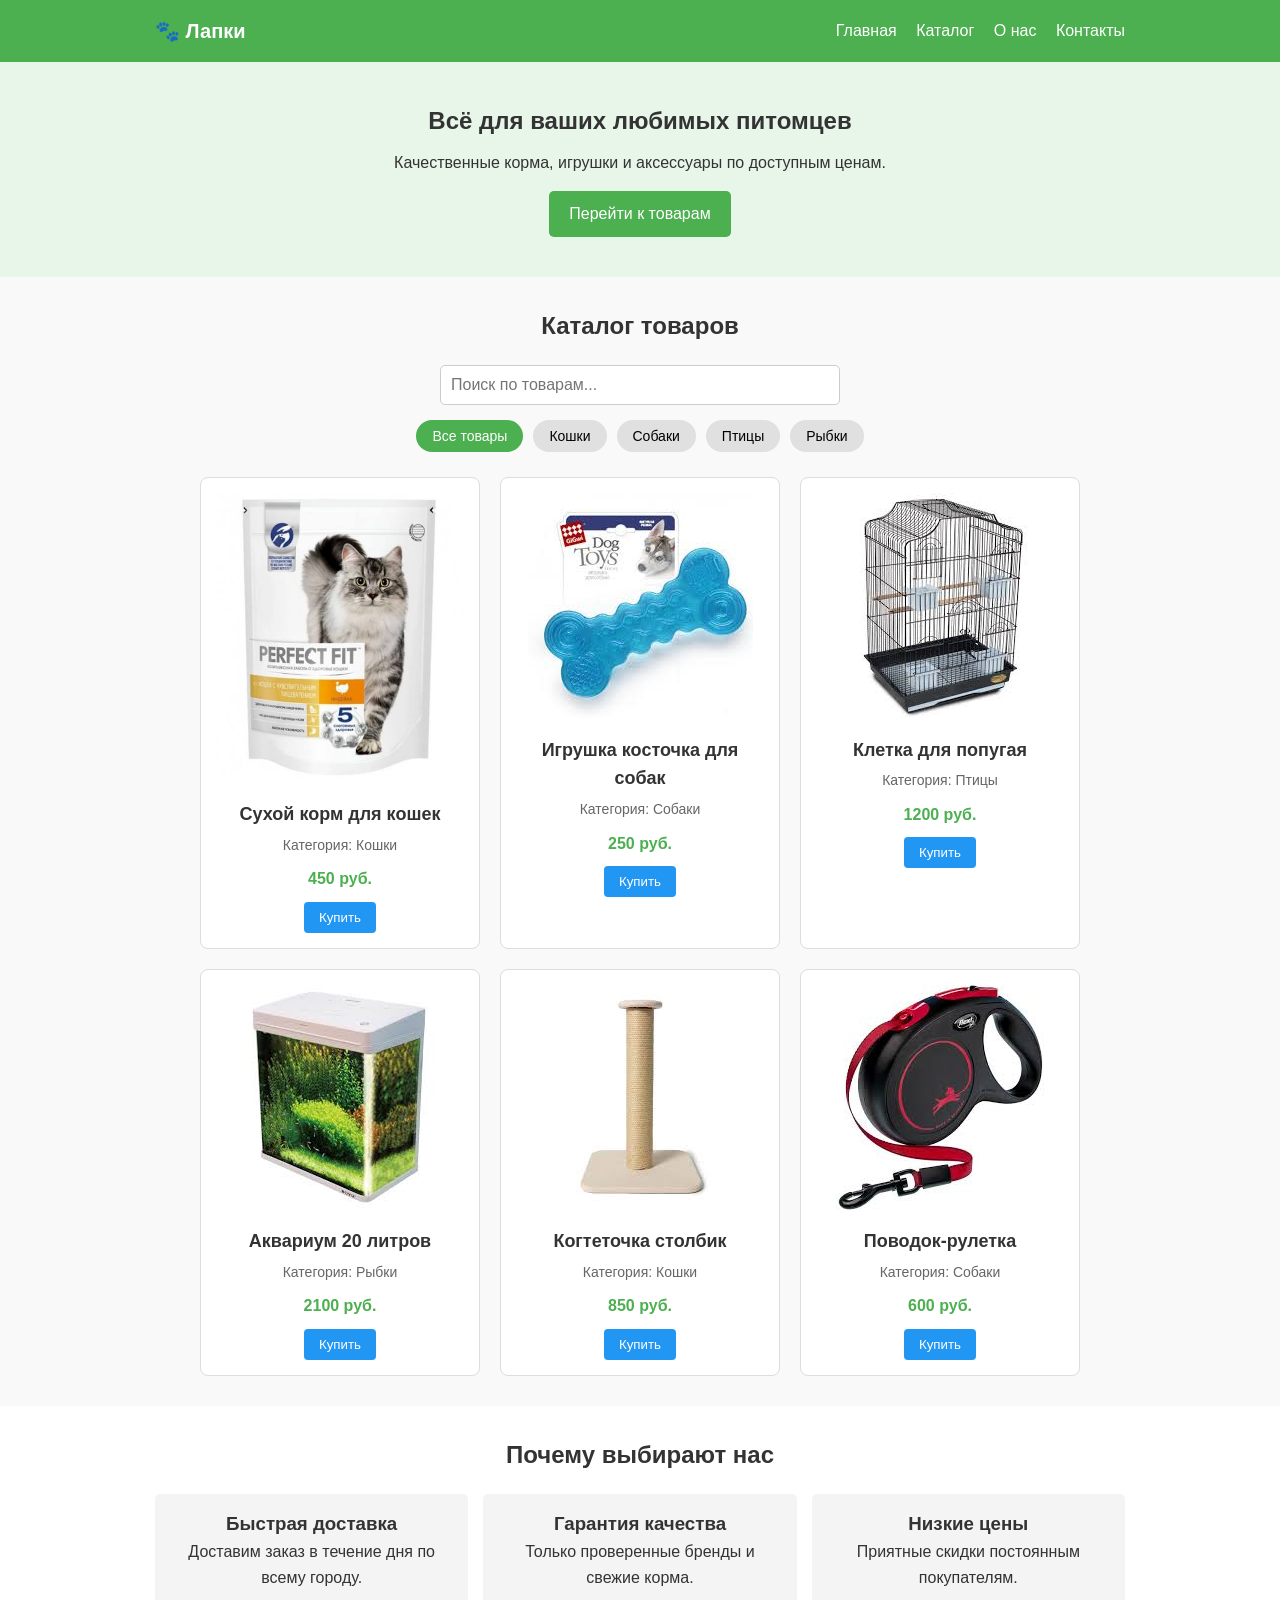
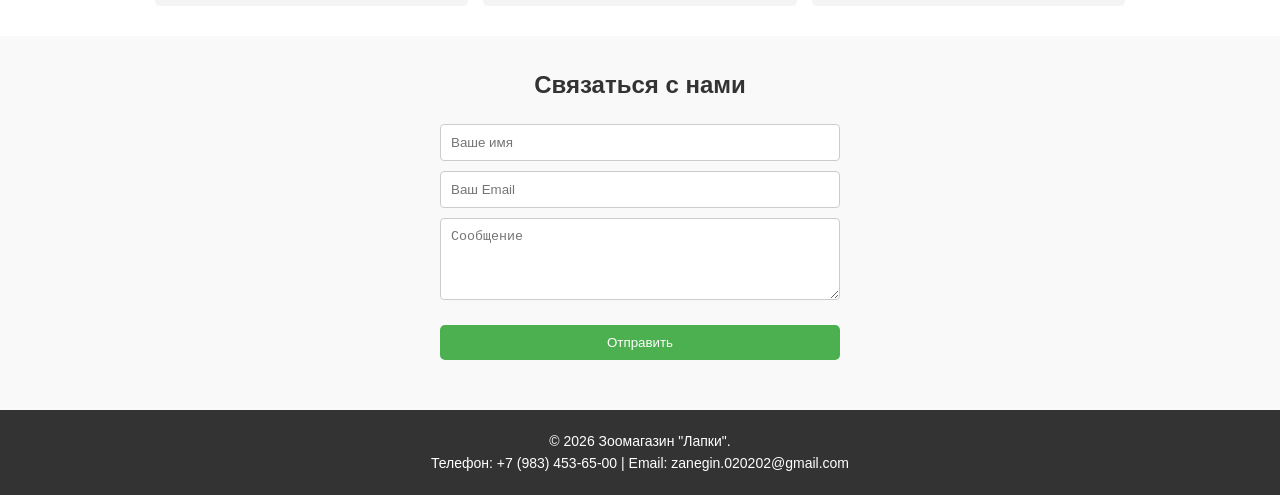
==== index.html @ 2ec14b9e "зоомагазин" ====
<!DOCTYPE html>
<html lang="ru">
<head>
    <meta charset="UTF-8">
    <meta name="viewport" content="width=device-width, initial-scale=1.0">
    <title>Зоомагазин "Лапки"</title>
    <link rel="stylesheet" href="css/style.css">
</head>
<body>

    <!-- Шапка -->
    <header class="header">
        <div class="container header-container">
            <div class="logo">🐾 Лапки</div>
            <nav class="nav">
                <a href="#hero">Главная</a>
                <a href="#catalog">Каталог</a>
                <a href="#about">О нас</a>
                <a href="#contacts">Контакты</a>
            </nav>
        </div>
    </header>

    <main>
        <!-- Главный экран -->
        <section id="hero" class="hero">
            <div class="container">
                <h1>Всё для ваших любимых питомцев</h1>
                <p>Качественные корма, игрушки и аксессуары по доступным ценам.</p>
                <a href="#catalog" class="btn">Перейти к товарам</a>
            </div>
        </section>

        <!-- Каталог товаров -->
        <section id="catalog" class="catalog-section">
            <div class="container">
                <h2>Каталог товаров</h2>
                
                <!-- Поле живого поиска -->
                <div class="search-box">
                    <input type="text" id="searchInput" placeholder="Поиск по товарам...">
                </div>

                <!-- Фильтр по категориям -->
                <div class="categories" id="categoriesBox">
                    <button class="category-btn active" data-category="all">Все товары</button>
                    <button class="category-btn" data-category="cats">Кошки</button>
                    <button class="category-btn" data-category="dogs">Собаки</button>
                    <button class="category-btn" data-category="birds">Птицы</button>
                    <button class="category-btn" data-category="fish">Рыбки</button>
                </div>

                <!-- Список карточек с дата-атрибутами категорий (data-category) -->
                <div class="products-grid" id="productsGrid">
                    
                    <div class="card" data-category="cats">
                        <img src="cards/catfood.jpg" alt="Корм">
                        <h3>Сухой корм для кошек</h3>
                        <p class="category">Категория: Кошки</p>
                        <p class="price">450 руб.</p>
                        <button class="card-btn">Купить</button>
                    </div>

                    <div class="card" data-category="dogs">
                        <img src="cards/bone.jpg" alt="Кость">
                        <h3>Игрушка косточка для собак</h3>
                        <p class="category">Категория: Собаки</p>
                        <p class="price">250 руб.</p>
                        <button class="card-btn">Купить</button>
                    </div>

                    <div class="card" data-category="birds">
                        <img src="cards/cage.jpg" alt="Клетка">
                        <h3>Клетка для попугая</h3>
                        <p class="category">Категория: Птицы</p>
                        <p class="price">1200 руб.</p>
                        <button class="card-btn">Купить</button>
                    </div>

                    <div class="card" data-category="fish">
                        <img src="cards/aqua.jpg" alt="Аквариум">
                        <h3>Аквариум 20 литров</h3>
                        <p class="category">Категория: Рыбки</p>
                        <p class="price">2100 руб.</p>
                        <button class="card-btn">Купить</button>
                    </div>

                    <div class="card" data-category="cats">
                        <img src="cards/scrach.jpg" alt="Когтеточка">
                        <h3>Когтеточка столбик</h3>
                        <p class="category">Категория: Кошки</p>
                        <p class="price">850 руб.</p>
                        <button class="card-btn">Купить</button>
                    </div>

                    <div class="card" data-category="dogs">
                        <img src="cards/leash.jpg" alt="Поводок">
                        <h3>Поводок-рулетка</h3>
                        <p class="category">Категория: Собаки</p>
                        <p class="price">600 руб.</p>
                        <button class="card-btn">Купить</button>
                    </div>

                </div>
                
                <!-- Сообщение, если ничего не найдено -->
                <p id="noResults" class="no-results" style="display: none;">Товары не найдены :(</p>
            </div>
        </section>

        <!-- Дополнительная секция "О нас" -->
        <section id="about" class="about-section">
            <div class="container">
                <h2>Почему выбирают нас</h2>
                <div class="features">
                    <div class="feature-item">
                        <h3>Быстрая доставка</h3>
                        <p>Доставим заказ в течение дня по всему городу.</p>
                    </div>
                    <div class="feature-item">
                        <h3>Гарантия качества</h3>
                        <p>Только проверенные бренды и свежие корма.</p>
                    </div>
                    <div class="feature-item">
                        <h3>Низкие цены</h3>
                        <p>Приятные скидки постоянным покупателям.</p>
                    </div>
                </div>
            </div>
        </section>

        <!-- Контакты -->
        <section id="contacts" class="contacts-section">
            <div class="container">
                <h2>Связаться с нами</h2>
                <form class="contact-form" onsubmit="event.preventDefault();">
                    <input type="text" placeholder="Ваше имя" required>
                    <input type="email" placeholder="Ваш Email" required>
                    <textarea placeholder="Сообщение" rows="4"></textarea>
                    <button type="submit" class="btn">Отправить</button>
                </form>
            </div>
        </section>
    </main>

    <!-- Подвал -->
    <footer class="footer">
        <div class="container">
            <p>© 2026 Зоомагазин "Лапки".</p>
            <p>Телефон: +7 (983) 453-65-00 | Email: zanegin.020202@gmail.com</p>
        </div>
    </footer>

    <script src="js/script.js"></script>
</body>
</html>
---- css/style.css ----
* {
    box-sizing: border-box;
    margin: 0;
    padding: 0;
}

body {
    font-family: Arial, sans-serif;
    line-height: 1.6;
    color: #333;
    background-color: #f9f9f9;
}

.container {
    max-width: 1000px;
    margin: 0 auto;
    padding: 0 15px;
}

/* Шапка */
.header {
    background-color: #4CAF50;
    color: white;
    padding: 15px 0;
}

.header-container {
    display: flex;
    justify-content: space-between;
    align-items: center;
}

.logo {
    font-size: 20px;
    font-weight: bold;
}

.nav a {
    color: white;
    text-decoration: none;
    margin-left: 15px;
    transition: opacity 0.3s;
}

.nav a:hover {
    opacity: 0.8;
}

/* Баннер */
.hero {
    background-color: #e8f5e9;
    padding: 40px 0;
    text-align: center;
}

.hero h1 {
    margin-bottom: 10px;
}

.btn {
    display: inline-block;
    background-color: #4CAF50;
    color: white;
    padding: 10px 20px;
    text-decoration: none;
    border: none;
    border-radius: 5px;
    cursor: pointer;
    margin-top: 15px;
    transition: background 0.3s;
}

.btn:hover {
    background-color: #45a049;
}

/* Секции */
section {
    padding: 30px 0;
}

h2 {
    text-align: center;
    margin-bottom: 20px;
}

/* Поиск */
.search-box {
    margin-bottom: 15px;
    text-align: center;
}

.search-box input {
    width: 100%;
    max-width: 400px;
    padding: 10px;
    font-size: 16px;
    border: 1px solid #ccc;
    border-radius: 5px;
}

/* Кнопки категорий */
.categories {
    display: flex;
    justify-content: center;
    gap: 10px;
    flex-wrap: wrap;
    margin-bottom: 25px;
}

.category-btn {
    background-color: #e0e0e0;
    border: none;
    padding: 8px 16px;
    border-radius: 20px;
    cursor: pointer;
    font-size: 14px;
    transition: background-color 0.2s, color 0.2s;
}

.category-btn:hover {
    background-color: #ccc;
}

.category-btn.active {
    background-color: #4CAF50;
    color: white;
}

/* Сетка товаров */
.products-grid {
    display: flex;
    flex-wrap: wrap;
    gap: 20px;
    justify-content: center;
}

.card {
    background: white;
    border: 1px solid #ddd;
    border-radius: 8px;
    padding: 15px;
    width: 280px;
    text-align: center;
    transition: transform 0.2s, box-shadow 0.2s;
}

.card:hover {
    transform: translateY(-5px);
    box-shadow: 0 4px 8px rgba(0,0,0,0.1);
}

.card img {
    max-width: 100%;
    border-radius: 5px;
    margin-bottom: 10px;
}

.card h3 {
    font-size: 18px;
    margin-bottom: 5px;
}

.card .category {
    font-size: 14px;
    color: #666;
}

.card .price {
    font-size: 16px;
    font-weight: bold;
    color: #4CAF50;
    margin: 10px 0;
}

.card-btn {
    background-color: #2196F3;
    color: white;
    border: none;
    padding: 8px 15px;
    border-radius: 4px;
    cursor: pointer;
    transition: background 0.2s;
}

.card-btn:hover {
    background-color: #0b7dda;
}

.no-results {
    text-align: center;
    color: #888;
    margin-top: 20px;
}

/* О нас */
.about-section {
    background-color: #fff;
}

.features {
    display: flex;
    justify-content: space-around;
    flex-wrap: wrap;
    gap: 15px;
}

.feature-item {
    flex: 1;
    min-width: 200px;
    text-align: center;
    padding: 15px;
    background: #f4f4f4;
    border-radius: 5px;
}

/* Форма */
.contact-form {
    max-width: 400px;
    margin: 0 auto;
    display: flex;
    flex-direction: column;
    gap: 10px;
}

.contact-form input,
.contact-form textarea {
    padding: 10px;
    border: 1px solid #ccc;
    border-radius: 4px;
}

/* Подвал */
.footer {
    background-color: #333;
    color: white;
    text-align: center;
    padding: 20px 0;
    margin-top: 20px;
    font-size: 14px;
}
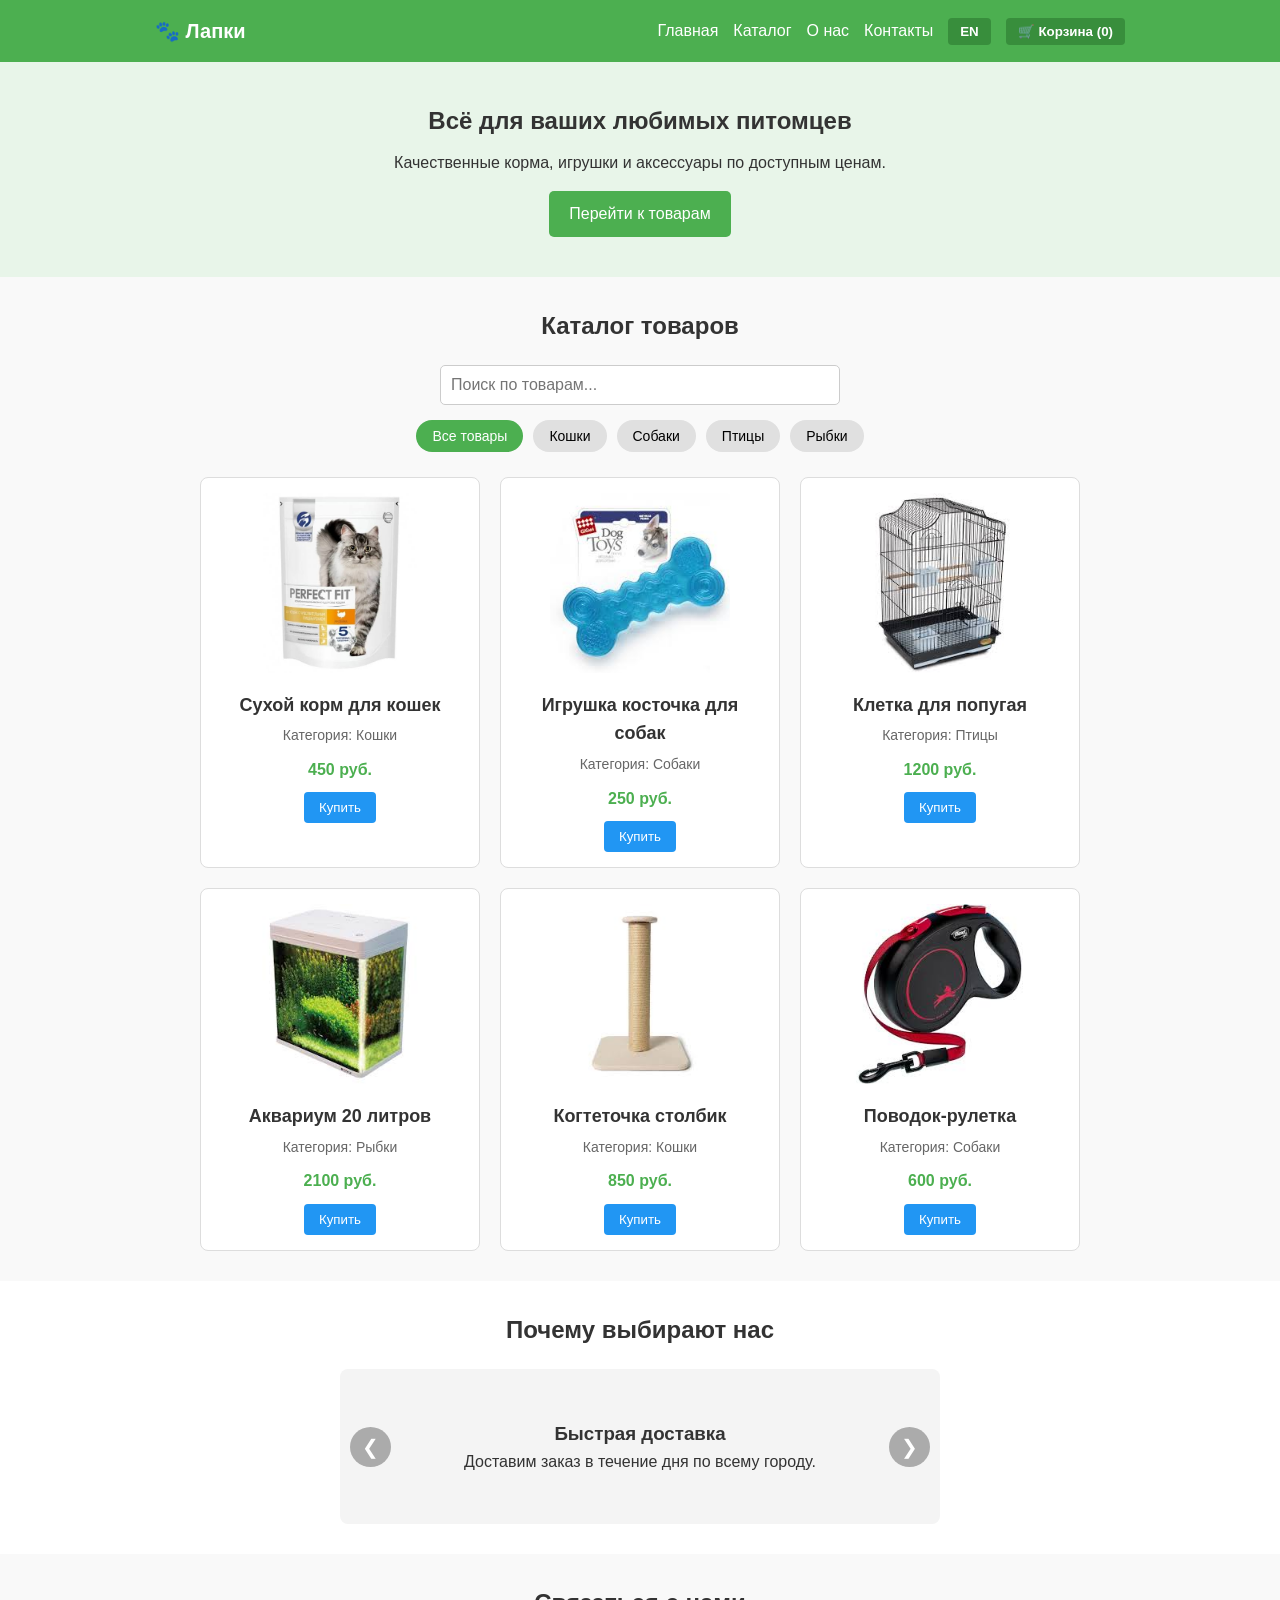
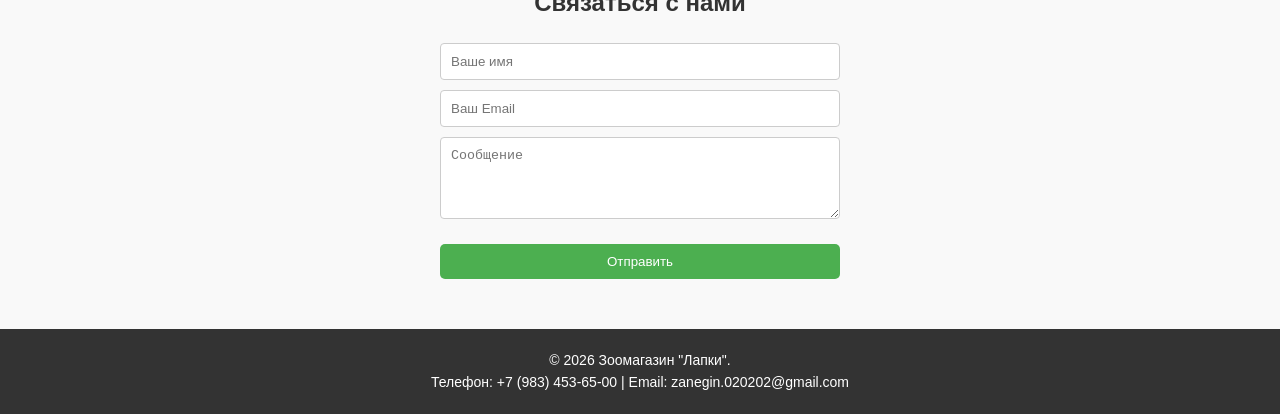
==== commit d8f58873: "///" ====
--- a/index.html
+++ b/index.html
@@ -8,142 +8,141 @@
 </head>
 <body>
 
-    <!-- Шапка -->
     <header class="header">
         <div class="container header-container">
-            <div class="logo">🐾 Лапки</div>
+            <a href="#hero" class="logo">🐾 Лапки</a>
             <nav class="nav">
-                <a href="#hero">Главная</a>
-                <a href="#catalog">Каталог</a>
-                <a href="#about">О нас</a>
-                <a href="#contacts">Контакты</a>
+                <a href="#hero" data-i18n="navHome">Главная</a>
+                <a href="#catalog" data-i18n="navCatalog">Каталог</a>
+                <a href="#about" data-i18n="navAbout">О нас</a>
+                <a href="#contacts" data-i18n="navContacts">Контакты</a>
+                <button id="langToggleBtn" class="lang-btn">EN</button>
+                <button id="cartBtn" class="cart-btn">
+                    🛒 <span data-i18n="cartTitle">Корзина</span> (<span id="cartCount">0</span>)
+                </button>
             </nav>
         </div>
     </header>
 
     <main>
-        <!-- Главный экран -->
         <section id="hero" class="hero">
             <div class="container">
-                <h1>Всё для ваших любимых питомцев</h1>
-                <p>Качественные корма, игрушки и аксессуары по доступным ценам.</p>
-                <a href="#catalog" class="btn">Перейти к товарам</a>
+                <h1 data-i18n="heroTitle">Всё для ваших любимых питомцев</h1>
+                <p data-i18n="heroDesc">Качественные корма, игрушки и аксессуары по доступным ценам.</p>
+                <a href="#catalog" class="btn" data-i18n="heroBtn">Перейти к товарам</a>
             </div>
         </section>
 
-        <!-- Каталог товаров -->
         <section id="catalog" class="catalog-section">
             <div class="container">
-                <h2>Каталог товаров</h2>
+                <h2 data-i18n="catalogTitle">Каталог товаров</h2>
                 
-                <!-- Поле живого поиска -->
                 <div class="search-box">
-                    <input type="text" id="searchInput" placeholder="Поиск по товарам...">
+                    <input type="text" id="searchInput" placeholder="Поиск по товарам..." data-i18n-placeholder="searchPlaceholder">
                 </div>
 
-                <!-- Фильтр по категориям -->
                 <div class="categories" id="categoriesBox">
-                    <button class="category-btn active" data-category="all">Все товары</button>
-                    <button class="category-btn" data-category="cats">Кошки</button>
-                    <button class="category-btn" data-category="dogs">Собаки</button>
-                    <button class="category-btn" data-category="birds">Птицы</button>
-                    <button class="category-btn" data-category="fish">Рыбки</button>
+                    <button class="category-btn active" data-category="all" data-i18n="catAll">Все товары</button>
+                    <button class="category-btn" data-category="cats" data-i18n="catCats">Кошки</button>
+                    <button class="category-btn" data-category="dogs" data-i18n="catDogs">Собаки</button>
+                    <button class="category-btn" data-category="birds" data-i18n="catBirds">Птицы</button>
+                    <button class="category-btn" data-category="fish" data-i18n="catFish">Рыбки</button>
                 </div>
 
-                <!-- Список карточек с дата-атрибутами категорий (data-category) -->
                 <div class="products-grid" id="productsGrid">
                     
-                    <div class="card" data-category="cats">
+                    <div class="card animate-on-scroll" data-id="1" data-category="cats" data-price="450">
                         <img src="cards/catfood.jpg" alt="Корм">
-                        <h3>Сухой корм для кошек</h3>
-                        <p class="category">Категория: Кошки</p>
+                        <h3 class="card-title" data-i18n="prod1Title">Сухой корм для кошек</h3>
+                        <p class="category"><span data-i18n="catLabel">Категория</span>: <span class="cat-name" data-i18n="catCats">Кошки</span></p>
                         <p class="price">450 руб.</p>
-                        <button class="card-btn">Купить</button>
+                        <button class="card-btn buy-btn" data-i18n="buyBtn">Купить</button>
                     </div>
 
-                    <div class="card" data-category="dogs">
+                    <div class="card animate-on-scroll" data-id="2" data-category="dogs" data-price="250">
                         <img src="cards/bone.jpg" alt="Кость">
-                        <h3>Игрушка косточка для собак</h3>
-                        <p class="category">Категория: Собаки</p>
+                        <h3 class="card-title" data-i18n="prod2Title">Игрушка косточка для собак</h3>
+                        <p class="category"><span data-i18n="catLabel">Категория</span>: <span class="cat-name" data-i18n="catDogs">Собаки</span></p>
                         <p class="price">250 руб.</p>
-                        <button class="card-btn">Купить</button>
+                        <button class="card-btn buy-btn" data-i18n="buyBtn">Купить</button>
                     </div>
 
-                    <div class="card" data-category="birds">
+                    <div class="card animate-on-scroll" data-id="3" data-category="birds" data-price="1200">
                         <img src="cards/cage.jpg" alt="Клетка">
-                        <h3>Клетка для попугая</h3>
-                        <p class="category">Категория: Птицы</p>
+                        <h3 class="card-title" data-i18n="prod3Title">Клетка для попугая</h3>
+                        <p class="category"><span data-i18n="catLabel">Категория</span>: <span class="cat-name" data-i18n="catBirds">Птицы</span></p>
                         <p class="price">1200 руб.</p>
-                        <button class="card-btn">Купить</button>
+                        <button class="card-btn buy-btn" data-i18n="buyBtn">Купить</button>
                     </div>
 
-                    <div class="card" data-category="fish">
+                    <div class="card animate-on-scroll" data-id="4" data-category="fish" data-price="2100">
                         <img src="cards/aqua.jpg" alt="Аквариум">
-                        <h3>Аквариум 20 литров</h3>
-                        <p class="category">Категория: Рыбки</p>
+                        <h3 class="card-title" data-i18n="prod4Title">Аквариум 20 литров</h3>
+                        <p class="category"><span data-i18n="catLabel">Категория</span>: <span class="cat-name" data-i18n="catFish">Рыбки</span></p>
                         <p class="price">2100 руб.</p>
-                        <button class="card-btn">Купить</button>
+                        <button class="card-btn buy-btn" data-i18n="buyBtn">Купить</button>
                     </div>
 
-                    <div class="card" data-category="cats">
+                    <div class="card animate-on-scroll" data-id="5" data-category="cats" data-price="850">
                         <img src="cards/scrach.jpg" alt="Когтеточка">
-                        <h3>Когтеточка столбик</h3>
-                        <p class="category">Категория: Кошки</p>
+                        <h3 class="card-title" data-i18n="prod5Title">Когтеточка столбик</h3>
+                        <p class="category"><span data-i18n="catLabel">Категория</span>: <span class="cat-name" data-i18n="catCats">Кошки</span></p>
                         <p class="price">850 руб.</p>
-                        <button class="card-btn">Купить</button>
+                        <button class="card-btn buy-btn" data-i18n="buyBtn">Купить</button>
                     </div>
 
-                    <div class="card" data-category="dogs">
+                    <div class="card animate-on-scroll" data-id="6" data-category="dogs" data-price="600">
                         <img src="cards/leash.jpg" alt="Поводок">
-                        <h3>Поводок-рулетка</h3>
-                        <p class="category">Категория: Собаки</p>
+                        <h3 class="card-title" data-i18n="prod6Title">Поводок-рулетка</h3>
+                        <p class="category"><span data-i18n="catLabel">Категория</span>: <span class="cat-name" data-i18n="catDogs">Собаки</span></p>
                         <p class="price">600 руб.</p>
-                        <button class="card-btn">Купить</button>
+                        <button class="card-btn buy-btn" data-i18n="buyBtn">Купить</button>
                     </div>
 
                 </div>
                 
-                <!-- Сообщение, если ничего не найдено -->
-                <p id="noResults" class="no-results" style="display: none;">Товары не найдены :(</p>
+                <p id="noResults" class="no-results" style="display: none;" data-i18n="noResults">Товары не найдены :(</p>
             </div>
         </section>
 
-        <!-- Дополнительная секция "О нас" -->
         <section id="about" class="about-section">
             <div class="container">
-                <h2>Почему выбирают нас</h2>
-                <div class="features">
-                    <div class="feature-item">
-                        <h3>Быстрая доставка</h3>
-                        <p>Доставим заказ в течение дня по всему городу.</p>
+                <h2 data-i18n="aboutTitle">Почему выбирают нас</h2>
+                <div class="slider-container">
+                    <button class="slider-btn prev-btn" id="prevSlide">❮</button>
+                    <div class="slider-track" id="sliderTrack">
+                        <div class="slide active">
+                            <h3 data-i18n="feat1Title">Быстрая доставка</h3>
+                            <p data-i18n="feat1Desc">Доставим заказ в течение дня по всему городу.</p>
+                        </div>
+                        <div class="slide">
+                            <h3 data-i18n="feat2Title">Гарантия качества</h3>
+                            <p data-i18n="feat2Desc">Только проверенные бренды и свежие корма.</p>
+                        </div>
+                        <div class="slide">
+                            <h3 data-i18n="feat3Title">Низкие цены</h3>
+                            <p data-i18n="feat3Desc">Приятные скидки постоянным покупателям.</p>
+                        </div>
                     </div>
-                    <div class="feature-item">
-                        <h3>Гарантия качества</h3>
-                        <p>Только проверенные бренды и свежие корма.</p>
-                    </div>
-                    <div class="feature-item">
-                        <h3>Низкие цены</h3>
-                        <p>Приятные скидки постоянным покупателям.</p>
-                    </div>
+                    <button class="slider-btn next-btn" id="nextSlide">❯</button>
                 </div>
             </div>
         </section>
 
-        <!-- Контакты -->
         <section id="contacts" class="contacts-section">
             <div class="container">
-                <h2>Связаться с нами</h2>
-                <form class="contact-form" onsubmit="event.preventDefault();">
-                    <input type="text" placeholder="Ваше имя" required>
-                    <input type="email" placeholder="Ваш Email" required>
-                    <textarea placeholder="Сообщение" rows="4"></textarea>
-                    <button type="submit" class="btn">Отправить</button>
+                <h2 data-i18n="contactsTitle">Связаться с нами</h2>
+                <form class="contact-form" name="contact" method="POST" data-netlify="true">
+                    <input type="hidden" name="form-name" value="contact">
+                    <input type="text" name="name" placeholder="Ваше имя" data-i18n-placeholder="namePlaceholder" required>
+                    <input type="email" name="email" placeholder="Ваш Email" data-i18n-placeholder="emailPlaceholder" required>
+                    <textarea name="message" placeholder="Сообщение" data-i18n-placeholder="msgPlaceholder" rows="4" required></textarea>
+                    <button type="submit" class="btn" data-i18n="sendBtn">Отправить</button>
                 </form>
             </div>
         </section>
     </main>
 
-    <!-- Подвал -->
     <footer class="footer">
         <div class="container">
             <p>© 2026 Зоомагазин "Лапки".</p>
@@ -151,6 +150,36 @@
         </div>
     </footer>
 
+    <!-- Модальные окна -->
+    <div id="productModal" class="modal">
+        <div class="modal-content">
+            <span class="modal-close" id="closeProductModal">&times;</span>
+            <img id="modalImg" src="" alt="" class="modal-img">
+            <h3 id="modalTitle"></h3>
+            <p id="modalCategory" class="category"></p>
+            <p id="modalPrice" class="price"></p>
+            <p id="modalDescription" class="modal-desc"></p>
+            <div class="modal-actions">
+                <button id="screenReaderBtn" class="btn speak-btn">🔊 <span data-i18n="speakBtn">Озвучить</span></button>
+                <button id="modalBuyBtn" class="btn card-btn" data-i18n="buyBtn">Купить</button>
+            </div>
+        </div>
+    </div>
+
+    <div id="cartModal" class="modal">
+        <div class="modal-content">
+            <span class="modal-close" id="closeCartModal">&times;</span>
+            <h3 data-i18n="cartHeader">Ваша корзина</h3>
+            <div id="cartItemsList" class="cart-items-list"></div>
+            <div class="cart-summary">
+                <p><strong data-i18n="cartTotal">Итого:</strong> <span id="cartTotalPrice">0</span> руб.</p>
+                <button id="clearCartBtn" class="btn clear-btn" data-i18n="clearCart">Очистить корзину</button>
+            </div>
+        </div>
+    </div>
+
+    <button id="scrollTopBtn" class="scroll-top-btn" title="Наверх">↑</button>
+
     <script src="js/script.js"></script>
 </body>
 </html>
--- a/css/style.css
+++ b/css/style.css
@@ -2,6 +2,10 @@
     box-sizing: border-box;
     margin: 0;
     padding: 0;
+}
+
+html {
+    scroll-behavior: smooth; /* Плавная прокрутка по якорям */
 }
 
 body {
@@ -22,6 +26,9 @@
     background-color: #4CAF50;
     color: white;
     padding: 15px 0;
+    position: sticky;
+    top: 0;
+    z-index: 100;
 }
 
 .header-container {
@@ -30,20 +37,47 @@
     align-items: center;
 }
 
+/* Кнопка "Лапки" оформлена без выделения, выглядит как обычный бренд/заголовок */
 .logo {
     font-size: 20px;
     font-weight: bold;
+    color: white;
+    text-decoration: none;
+    cursor: pointer;
+    border: none;
+    background: none;
+    outline: none;
+}
+
+.nav {
+    display: flex;
+    align-items: center;
+    gap: 15px;
 }
 
 .nav a {
     color: white;
     text-decoration: none;
-    margin-left: 15px;
     transition: opacity 0.3s;
 }
 
 .nav a:hover {
     opacity: 0.8;
+}
+
+.lang-btn, .cart-btn {
+    background-color: #388E3C;
+    color: white;
+    border: none;
+    padding: 6px 12px;
+    border-radius: 4px;
+    cursor: pointer;
+    font-weight: bold;
+    transition: background 0.3s;
+}
+
+.lang-btn:hover, .cart-btn:hover {
+    background-color: #2E7D32;
 }
 
 /* Баннер */
@@ -142,7 +176,15 @@
     padding: 15px;
     width: 280px;
     text-align: center;
-    transition: transform 0.2s, box-shadow 0.2s;
+    cursor: pointer;
+    transition: transform 0.3s, box-shadow 0.3s, opacity 0.5s;
+    opacity: 0;
+    transform: translateY(30px);
+}
+
+.card.visible {
+    opacity: 1;
+    transform: translateY(0);
 }
 
 .card:hover {
@@ -152,6 +194,8 @@
 
 .card img {
     max-width: 100%;
+    height: 180px;
+    object-fit: cover;
     border-radius: 5px;
     margin-bottom: 10px;
 }
@@ -193,26 +237,47 @@
     margin-top: 20px;
 }
 
-/* О нас */
+/* Слайдер «О нас» */
 .about-section {
     background-color: #fff;
 }
 
-.features {
-    display: flex;
-    justify-content: space-around;
-    flex-wrap: wrap;
-    gap: 15px;
-}
-
-.feature-item {
-    flex: 1;
-    min-width: 200px;
-    text-align: center;
-    padding: 15px;
+.slider-container {
+    position: relative;
+    max-width: 600px;
+    margin: 0 auto;
+    overflow: hidden;
+    border-radius: 8px;
     background: #f4f4f4;
-    border-radius: 5px;
-}
+    padding: 30px;
+}
+
+.slider-track {
+    display: flex;
+    transition: transform 0.4s ease-in-out;
+}
+
+.slide {
+    min-width: 100%;
+    text-align: center;
+    padding: 20px;
+}
+
+.slider-btn {
+    position: absolute;
+    top: 50%;
+    transform: translateY(-50%);
+    background: rgba(0,0,0,0.3);
+    color: white;
+    border: none;
+    font-size: 20px;
+    padding: 8px 12px;
+    border-radius: 50%;
+    cursor: pointer;
+}
+
+.prev-btn { left: 10px; }
+.next-btn { right: 10px; }
 
 /* Форма */
 .contact-form {
@@ -230,6 +295,121 @@
     border-radius: 4px;
 }
 
+/* Модальные окна */
+.modal {
+    display: none;
+    position: fixed;
+    z-index: 200;
+    left: 0;
+    top: 0;
+    width: 100%;
+    height: 100%;
+    background-color: rgba(0,0,0,0.5);
+    justify-content: center;
+    align-items: center;
+}
+
+.modal.open {
+    display: flex;
+}
+
+.modal-content {
+    background-color: #fff;
+    padding: 20px;
+    border-radius: 8px;
+    max-width: 450px;
+    width: 90%;
+    position: relative;
+    max-height: 90vh;
+    overflow-y: auto;
+}
+
+.modal-close {
+    position: absolute;
+    right: 15px;
+    top: 10px;
+    font-size: 24px;
+    cursor: pointer;
+    color: #888;
+}
+
+.modal-img {
+    width: 100%;
+    max-height: 200px;
+    object-fit: cover;
+    border-radius: 5px;
+    margin-bottom: 10px;
+}
+
+.modal-desc {
+    margin: 15px 0;
+    color: #555;
+}
+
+.modal-actions {
+    display: flex;
+    gap: 10px;
+    justify-content: space-between;
+}
+
+.speak-btn {
+    background-color: #ff9800;
+    margin-top: 0;
+}
+
+.speak-btn:hover {
+    background-color: #e68a00;
+}
+
+/* Корзина */
+.cart-items-list {
+    margin: 15px 0;
+    max-height: 250px;
+    overflow-y: auto;
+}
+
+.cart-item {
+    display: flex;
+    justify-content: space-between;
+    align-items: center;
+    padding: 8px 0;
+    border-bottom: 1px solid #eee;
+}
+
+.cart-summary {
+    display: flex;
+    justify-content: space-between;
+    align-items: center;
+    margin-top: 15px;
+}
+
+.clear-btn {
+    background-color: #f44336;
+    margin-top: 0;
+}
+
+.clear-btn:hover {
+    background-color: #d32f2f;
+}
+
+/* Кнопка "Наверх" */
+.scroll-top-btn {
+    position: fixed;
+    bottom: 20px;
+    right: 20px;
+    background-color: #4CAF50;
+    color: white;
+    border: none;
+    width: 45px;
+    height: 45px;
+    border-radius: 50%;
+    font-size: 20px;
+    cursor: pointer;
+    display: none;
+    box-shadow: 0 2px 5px rgba(0,0,0,0.2);
+    z-index: 99;
+}
+
 /* Подвал */
 .footer {
     background-color: #333;
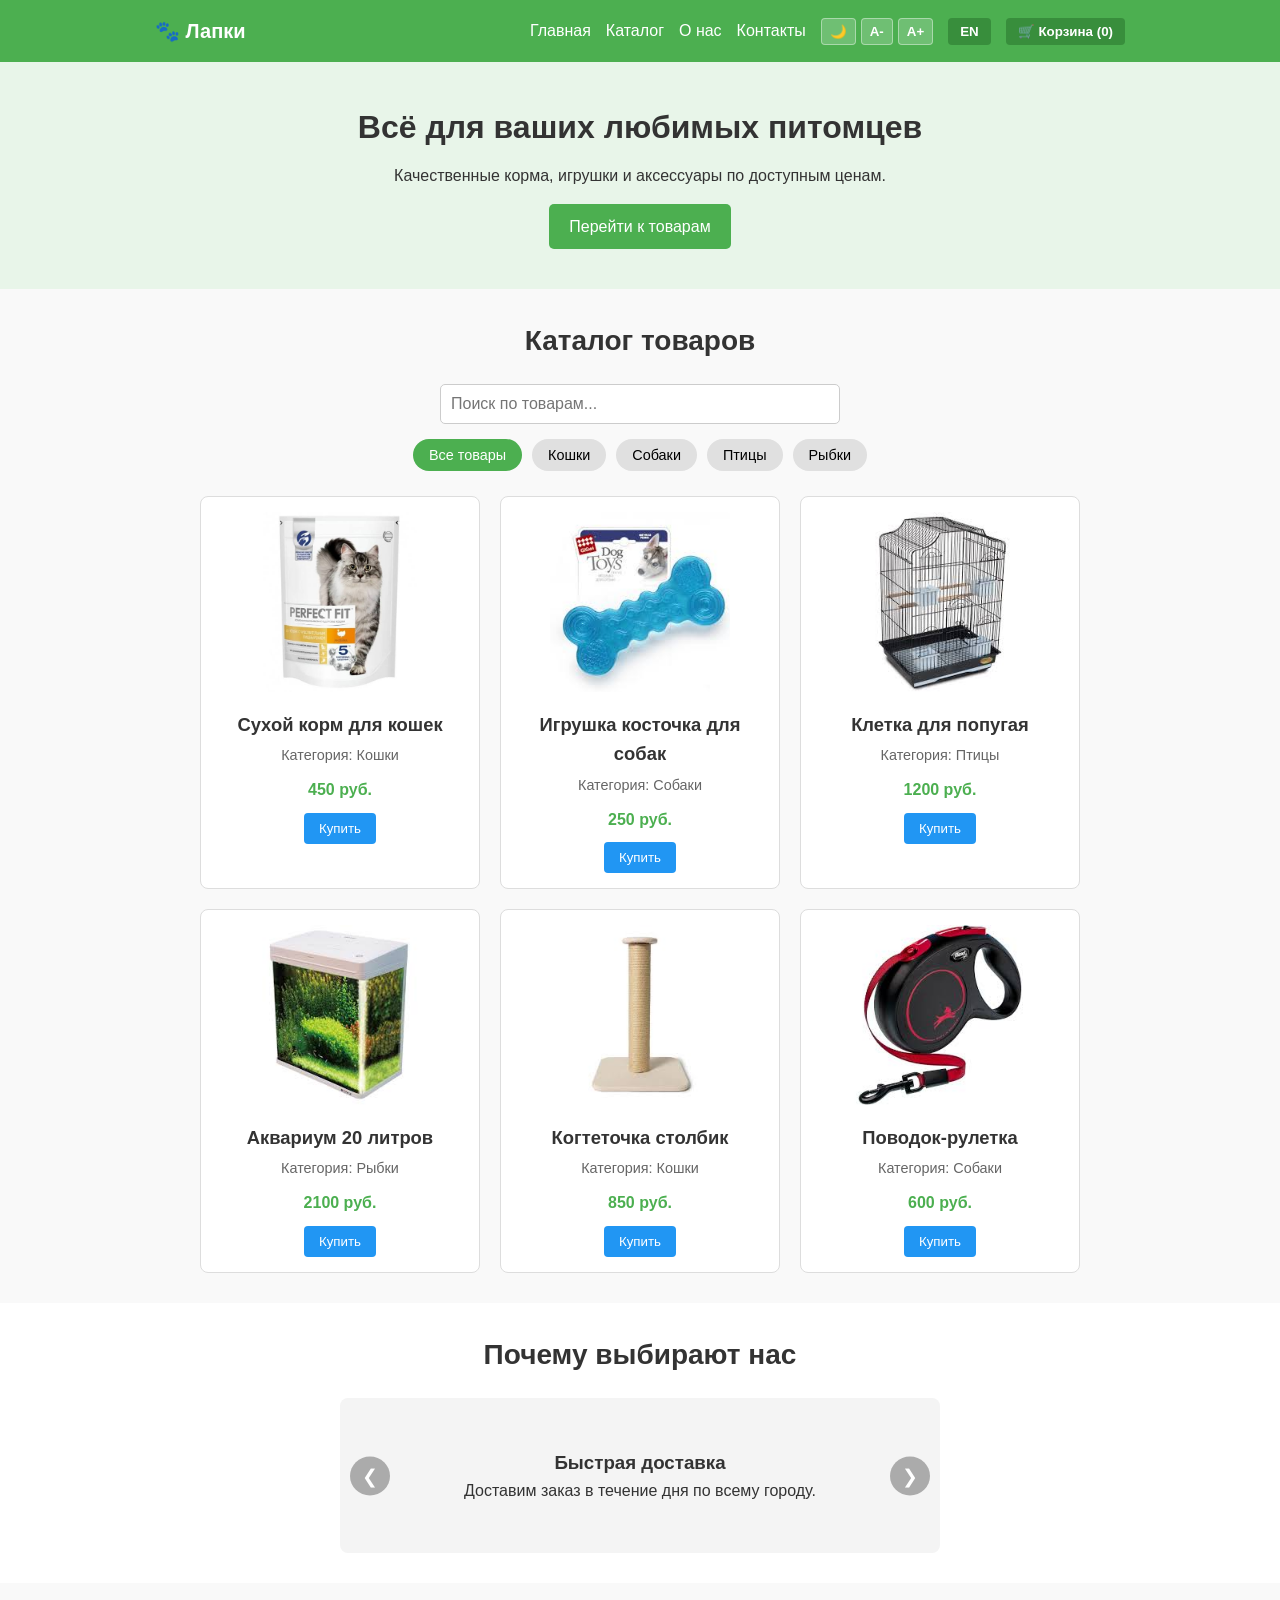
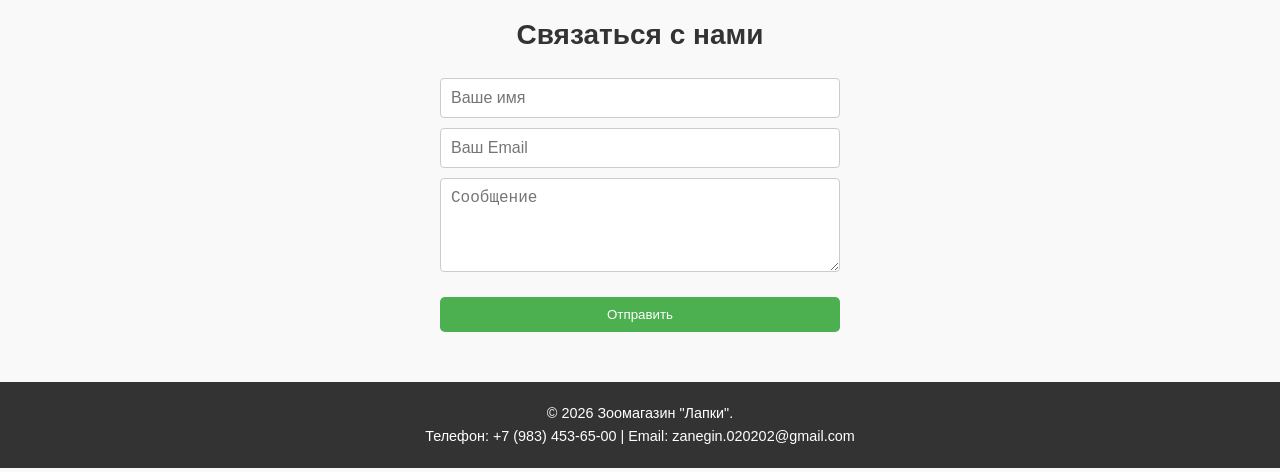
==== commit fc08741d: "lll" ====
--- a/index.html
+++ b/index.html
@@ -8,16 +8,25 @@
 </head>
 <body>
 
+    <!-- Шапка -->
     <header class="header">
         <div class="container header-container">
-            <a href="#hero" class="logo">🐾 Лапки</a>
-            <nav class="nav">
+            <a href="#hero" class="logo" aria-label="Главная страница">🐾 Лапки</a>
+            <nav class="nav" aria-label="Основная навигация">
                 <a href="#hero" data-i18n="navHome">Главная</a>
                 <a href="#catalog" data-i18n="navCatalog">Каталог</a>
                 <a href="#about" data-i18n="navAbout">О нас</a>
                 <a href="#contacts" data-i18n="navContacts">Контакты</a>
-                <button id="langToggleBtn" class="lang-btn">EN</button>
-                <button id="cartBtn" class="cart-btn">
+                
+                <!-- Панель доступности (Слабовидящие) -->
+                <div class="accessibility-panel">
+                    <button id="themeToggleBtn" class="access-btn" title="Сменить тему" aria-label="Сменить тему">🌙</button>
+                    <button id="fontDecBtn" class="access-btn" title="Уменьшить шрифт" aria-label="Уменьшить шрифт">A-</button>
+                    <button id="fontIncBtn" class="access-btn" title="Увеличить шрифт" aria-label="Увеличить шрифт">A+</button>
+                </div>
+
+                <button id="langToggleBtn" class="lang-btn" aria-label="Сменить язык">EN</button>
+                <button id="cartBtn" class="cart-btn" aria-label="Открыть корзину">
                     🛒 <span data-i18n="cartTitle">Корзина</span> (<span id="cartCount">0</span>)
                 </button>
             </nav>
@@ -25,6 +34,7 @@
     </header>
 
     <main>
+        <!-- Главный экран -->
         <section id="hero" class="hero">
             <div class="container">
                 <h1 data-i18n="heroTitle">Всё для ваших любимых питомцев</h1>
@@ -33,15 +43,19 @@
             </div>
         </section>
 
+        <!-- Каталог товаров -->
         <section id="catalog" class="catalog-section">
             <div class="container">
                 <h2 data-i18n="catalogTitle">Каталог товаров</h2>
                 
+                <!-- Поле живого поиска -->
                 <div class="search-box">
+                    <label for="searchInput" class="visually-hidden" data-i18n="searchLabel">Поиск по товарам</label>
                     <input type="text" id="searchInput" placeholder="Поиск по товарам..." data-i18n-placeholder="searchPlaceholder">
                 </div>
 
-                <div class="categories" id="categoriesBox">
+                <!-- Фильтр по категориям -->
+                <div class="categories" id="categoriesBox" role="group" aria-label="Фильтр по категориям">
                     <button class="category-btn active" data-category="all" data-i18n="catAll">Все товары</button>
                     <button class="category-btn" data-category="cats" data-i18n="catCats">Кошки</button>
                     <button class="category-btn" data-category="dogs" data-i18n="catDogs">Собаки</button>
@@ -49,54 +63,55 @@
                     <button class="category-btn" data-category="fish" data-i18n="catFish">Рыбки</button>
                 </div>
 
+                <!-- Список карточек -->
                 <div class="products-grid" id="productsGrid">
                     
                     <div class="card animate-on-scroll" data-id="1" data-category="cats" data-price="450">
-                        <img src="cards/catfood.jpg" alt="Корм">
+                        <img src="cards/catfood.jpg" alt="Сухой корм для кошек">
                         <h3 class="card-title" data-i18n="prod1Title">Сухой корм для кошек</h3>
                         <p class="category"><span data-i18n="catLabel">Категория</span>: <span class="cat-name" data-i18n="catCats">Кошки</span></p>
                         <p class="price">450 руб.</p>
-                        <button class="card-btn buy-btn" data-i18n="buyBtn">Купить</button>
+                        <button class="card-btn buy-btn" data-i18n="buyBtn" aria-label="Купить Сухой корм для кошек">Купить</button>
                     </div>
 
                     <div class="card animate-on-scroll" data-id="2" data-category="dogs" data-price="250">
-                        <img src="cards/bone.jpg" alt="Кость">
+                        <img src="cards/bone.jpg" alt="Игрушка косточка для собак">
                         <h3 class="card-title" data-i18n="prod2Title">Игрушка косточка для собак</h3>
                         <p class="category"><span data-i18n="catLabel">Категория</span>: <span class="cat-name" data-i18n="catDogs">Собаки</span></p>
                         <p class="price">250 руб.</p>
-                        <button class="card-btn buy-btn" data-i18n="buyBtn">Купить</button>
+                        <button class="card-btn buy-btn" data-i18n="buyBtn" aria-label="Купить Игрушка косточка для собак">Купить</button>
                     </div>
 
                     <div class="card animate-on-scroll" data-id="3" data-category="birds" data-price="1200">
-                        <img src="cards/cage.jpg" alt="Клетка">
+                        <img src="cards/cage.jpg" alt="Клетка для попугая">
                         <h3 class="card-title" data-i18n="prod3Title">Клетка для попугая</h3>
                         <p class="category"><span data-i18n="catLabel">Категория</span>: <span class="cat-name" data-i18n="catBirds">Птицы</span></p>
                         <p class="price">1200 руб.</p>
-                        <button class="card-btn buy-btn" data-i18n="buyBtn">Купить</button>
+                        <button class="card-btn buy-btn" data-i18n="buyBtn" aria-label="Купить Клетка для попугая">Купить</button>
                     </div>
 
                     <div class="card animate-on-scroll" data-id="4" data-category="fish" data-price="2100">
-                        <img src="cards/aqua.jpg" alt="Аквариум">
+                        <img src="cards/aqua.jpg" alt="Аквариум 20 литров">
                         <h3 class="card-title" data-i18n="prod4Title">Аквариум 20 литров</h3>
                         <p class="category"><span data-i18n="catLabel">Категория</span>: <span class="cat-name" data-i18n="catFish">Рыбки</span></p>
                         <p class="price">2100 руб.</p>
-                        <button class="card-btn buy-btn" data-i18n="buyBtn">Купить</button>
+                        <button class="card-btn buy-btn" data-i18n="buyBtn" aria-label="Купить Аквариум 20 литров">Купить</button>
                     </div>
 
                     <div class="card animate-on-scroll" data-id="5" data-category="cats" data-price="850">
-                        <img src="cards/scrach.jpg" alt="Когтеточка">
+                        <img src="cards/scrach.jpg" alt="Когтеточка столбик">
                         <h3 class="card-title" data-i18n="prod5Title">Когтеточка столбик</h3>
                         <p class="category"><span data-i18n="catLabel">Категория</span>: <span class="cat-name" data-i18n="catCats">Кошки</span></p>
                         <p class="price">850 руб.</p>
-                        <button class="card-btn buy-btn" data-i18n="buyBtn">Купить</button>
+                        <button class="card-btn buy-btn" data-i18n="buyBtn" aria-label="Купить Когтеточка столбик">Купить</button>
                     </div>
 
                     <div class="card animate-on-scroll" data-id="6" data-category="dogs" data-price="600">
-                        <img src="cards/leash.jpg" alt="Поводок">
+                        <img src="cards/leash.jpg" alt="Поводок-рулетка">
                         <h3 class="card-title" data-i18n="prod6Title">Поводок-рулетка</h3>
                         <p class="category"><span data-i18n="catLabel">Категория</span>: <span class="cat-name" data-i18n="catDogs">Собаки</span></p>
                         <p class="price">600 руб.</p>
-                        <button class="card-btn buy-btn" data-i18n="buyBtn">Купить</button>
+                        <button class="card-btn buy-btn" data-i18n="buyBtn" aria-label="Купить Поводок-рулетка">Купить</button>
                     </div>
 
                 </div>
@@ -105,11 +120,13 @@
             </div>
         </section>
 
+        <!-- "О нас" и Слайдер -->
         <section id="about" class="about-section">
             <div class="container">
                 <h2 data-i18n="aboutTitle">Почему выбирают нас</h2>
+                
                 <div class="slider-container">
-                    <button class="slider-btn prev-btn" id="prevSlide">❮</button>
+                    <button class="slider-btn prev-btn" id="prevSlide" aria-label="Предыдущий слайд">❮</button>
                     <div class="slider-track" id="sliderTrack">
                         <div class="slide active">
                             <h3 data-i18n="feat1Title">Быстрая доставка</h3>
@@ -124,25 +141,27 @@
                             <p data-i18n="feat3Desc">Приятные скидки постоянным покупателям.</p>
                         </div>
                     </div>
-                    <button class="slider-btn next-btn" id="nextSlide">❯</button>
-                </div>
-            </div>
-        </section>
-
+                    <button class="slider-btn next-btn" id="nextSlide" aria-label="Следующий слайд">❯</button>
+                </div>
+            </div>
+        </section>
+
+        <!-- Контакты с Netlify Forms -->
         <section id="contacts" class="contacts-section">
             <div class="container">
                 <h2 data-i18n="contactsTitle">Связаться с нами</h2>
-                <form class="contact-form" name="contact" method="POST" data-netlify="true">
+                <form id="contactForm" class="contact-form" name="contact" method="POST" data-netlify="true" action="/">
                     <input type="hidden" name="form-name" value="contact">
-                    <input type="text" name="name" placeholder="Ваше имя" data-i18n-placeholder="namePlaceholder" required>
-                    <input type="email" name="email" placeholder="Ваш Email" data-i18n-placeholder="emailPlaceholder" required>
-                    <textarea name="message" placeholder="Сообщение" data-i18n-placeholder="msgPlaceholder" rows="4" required></textarea>
+                    <input type="text" name="name" placeholder="Ваше имя" data-i18n-placeholder="namePlaceholder" required aria-label="Ваше имя">
+                    <input type="email" name="email" placeholder="Ваш Email" data-i18n-placeholder="emailPlaceholder" required aria-label="Ваш Email">
+                    <textarea name="message" placeholder="Сообщение" data-i18n-placeholder="msgPlaceholder" rows="4" required aria-label="Сообщение"></textarea>
                     <button type="submit" class="btn" data-i18n="sendBtn">Отправить</button>
                 </form>
             </div>
         </section>
     </main>
 
+    <!-- Подвал -->
     <footer class="footer">
         <div class="container">
             <p>© 2026 Зоомагазин "Лапки".</p>
@@ -150,26 +169,27 @@
         </div>
     </footer>
 
-    <!-- Модальные окна -->
-    <div id="productModal" class="modal">
+    <!-- Модальное окно деталей товара -->
+    <div id="productModal" class="modal" role="dialog" aria-modal="true" aria-labelledby="modalTitle">
         <div class="modal-content">
-            <span class="modal-close" id="closeProductModal">&times;</span>
+            <button class="modal-close" id="closeProductModal" aria-label="Закрыть окно">&times;</button>
             <img id="modalImg" src="" alt="" class="modal-img">
             <h3 id="modalTitle"></h3>
             <p id="modalCategory" class="category"></p>
             <p id="modalPrice" class="price"></p>
             <p id="modalDescription" class="modal-desc"></p>
+            
             <div class="modal-actions">
-                <button id="screenReaderBtn" class="btn speak-btn">🔊 <span data-i18n="speakBtn">Озвучить</span></button>
                 <button id="modalBuyBtn" class="btn card-btn" data-i18n="buyBtn">Купить</button>
             </div>
         </div>
     </div>
 
-    <div id="cartModal" class="modal">
+    <!-- Модальное окно корзины -->
+    <div id="cartModal" class="modal" role="dialog" aria-modal="true" aria-labelledby="cartHeaderTitle">
         <div class="modal-content">
-            <span class="modal-close" id="closeCartModal">&times;</span>
-            <h3 data-i18n="cartHeader">Ваша корзина</h3>
+            <button class="modal-close" id="closeCartModal" aria-label="Закрыть корзину">&times;</button>
+            <h3 id="cartHeaderTitle" data-i18n="cartHeader">Ваша корзина</h3>
             <div id="cartItemsList" class="cart-items-list"></div>
             <div class="cart-summary">
                 <p><strong data-i18n="cartTotal">Итого:</strong> <span id="cartTotalPrice">0</span> руб.</p>
@@ -178,7 +198,8 @@
         </div>
     </div>
 
-    <button id="scrollTopBtn" class="scroll-top-btn" title="Наверх">↑</button>
+    <!-- Кнопка «Наверх» -->
+    <button id="scrollTopBtn" class="scroll-top-btn" aria-label="Наверх">↑</button>
 
     <script src="js/script.js"></script>
 </body>
--- a/css/style.css
+++ b/css/style.css
@@ -5,7 +5,8 @@
 }
 
 html {
-    scroll-behavior: smooth; /* Плавная прокрутка по якорям */
+    scroll-behavior: smooth;
+    font-size: 16px; /* Базовый размер для изменения шрифта */
 }
 
 body {
@@ -13,6 +14,48 @@
     line-height: 1.6;
     color: #333;
     background-color: #f9f9f9;
+    transition: background-color 0.3s, color 0.3s;
+}
+
+/* Черная тема (ночной режим) */
+body.dark-theme {
+    background-color: #121212;
+    color: #e0e0e0;
+}
+
+body.dark-theme .header {
+    background-color: #1e1e1e;
+}
+
+body.dark-theme .card,
+body.dark-theme .about-section,
+body.dark-theme .modal-content,
+body.dark-theme .slider-container {
+    background-color: #1e1e1e;
+    color: #e0e0e0;
+    border-color: #333;
+}
+
+body.dark-theme .search-box input,
+body.dark-theme .contact-form input,
+body.dark-theme .contact-form textarea {
+    background-color: #2c2c2c;
+    color: #fff;
+    border-color: #444;
+}
+
+body.dark-theme .category-btn {
+    background-color: #333;
+    color: #ccc;
+}
+
+body.dark-theme .category-btn.active {
+    background-color: #4CAF50;
+    color: #fff;
+}
+
+body.dark-theme .hero {
+    background-color: #1b2e1b;
 }
 
 .container {
@@ -35,11 +78,12 @@
     display: flex;
     justify-content: space-between;
     align-items: center;
-}
-
-/* Кнопка "Лапки" оформлена без выделения, выглядит как обычный бренд/заголовок */
+    flex-wrap: wrap;
+    gap: 10px;
+}
+
 .logo {
-    font-size: 20px;
+    font-size: 1.25rem;
     font-weight: bold;
     color: white;
     text-decoration: none;
@@ -53,6 +97,7 @@
     display: flex;
     align-items: center;
     gap: 15px;
+    flex-wrap: wrap;
 }
 
 .nav a {
@@ -63,6 +108,27 @@
 
 .nav a:hover {
     opacity: 0.8;
+}
+
+/* Панель доступности (тема и шрифт) */
+.accessibility-panel {
+    display: flex;
+    gap: 5px;
+}
+
+.access-btn {
+    background-color: rgba(255,255,255,0.2);
+    color: white;
+    border: 1px solid rgba(255,255,255,0.4);
+    padding: 5px 8px;
+    border-radius: 4px;
+    cursor: pointer;
+    font-weight: bold;
+    transition: background 0.3s;
+}
+
+.access-btn:hover {
+    background-color: rgba(255,255,255,0.4);
 }
 
 .lang-btn, .cart-btn {
@@ -89,6 +155,7 @@
 
 .hero h1 {
     margin-bottom: 10px;
+    font-size: 2rem;
 }
 
 .btn {
@@ -116,6 +183,7 @@
 h2 {
     text-align: center;
     margin-bottom: 20px;
+    font-size: 1.75rem;
 }
 
 /* Поиск */
@@ -128,9 +196,20 @@
     width: 100%;
     max-width: 400px;
     padding: 10px;
-    font-size: 16px;
+    font-size: 1rem;
     border: 1px solid #ccc;
     border-radius: 5px;
+}
+
+.visually-hidden {
+    position: absolute;
+    width: 1px;
+    height: 1px;
+    margin: -1px;
+    padding: 0;
+    overflow: hidden;
+    clip: rect(0, 0, 0, 0);
+    border: 0;
 }
 
 /* Кнопки категорий */
@@ -148,7 +227,7 @@
     padding: 8px 16px;
     border-radius: 20px;
     cursor: pointer;
-    font-size: 14px;
+    font-size: 0.9rem;
     transition: background-color 0.2s, color 0.2s;
 }
 
@@ -201,17 +280,21 @@
 }
 
 .card h3 {
-    font-size: 18px;
+    font-size: 1.15rem;
     margin-bottom: 5px;
 }
 
 .card .category {
-    font-size: 14px;
+    font-size: 0.9rem;
     color: #666;
 }
 
+body.dark-theme .card .category {
+    color: #aaa;
+}
+
 .card .price {
-    font-size: 16px;
+    font-size: 1rem;
     font-weight: bold;
     color: #4CAF50;
     margin: 10px 0;
@@ -270,7 +353,7 @@
     background: rgba(0,0,0,0.3);
     color: white;
     border: none;
-    font-size: 20px;
+    font-size: 1.2rem;
     padding: 8px 12px;
     border-radius: 50%;
     cursor: pointer;
@@ -293,6 +376,7 @@
     padding: 10px;
     border: 1px solid #ccc;
     border-radius: 4px;
+    font-size: 1rem;
 }
 
 /* Модальные окна */
@@ -328,9 +412,11 @@
     position: absolute;
     right: 15px;
     top: 10px;
-    font-size: 24px;
+    font-size: 1.5rem;
     cursor: pointer;
     color: #888;
+    background: none;
+    border: none;
 }
 
 .modal-img {
@@ -346,19 +432,14 @@
     color: #555;
 }
 
+body.dark-theme .modal-desc {
+    color: #ccc;
+}
+
 .modal-actions {
     display: flex;
     gap: 10px;
-    justify-content: space-between;
-}
-
-.speak-btn {
-    background-color: #ff9800;
-    margin-top: 0;
-}
-
-.speak-btn:hover {
-    background-color: #e68a00;
+    justify-content: flex-end;
 }
 
 /* Корзина */
@@ -374,6 +455,10 @@
     align-items: center;
     padding: 8px 0;
     border-bottom: 1px solid #eee;
+}
+
+body.dark-theme .cart-item {
+    border-bottom-color: #333;
 }
 
 .cart-summary {
@@ -403,7 +488,7 @@
     width: 45px;
     height: 45px;
     border-radius: 50%;
-    font-size: 20px;
+    font-size: 1.25rem;
     cursor: pointer;
     display: none;
     box-shadow: 0 2px 5px rgba(0,0,0,0.2);
@@ -417,5 +502,9 @@
     text-align: center;
     padding: 20px 0;
     margin-top: 20px;
-    font-size: 14px;
-}+    font-size: 0.9rem;
+}
+
+body.dark-theme .footer {
+    background-color: #0b0b0b;
+}
